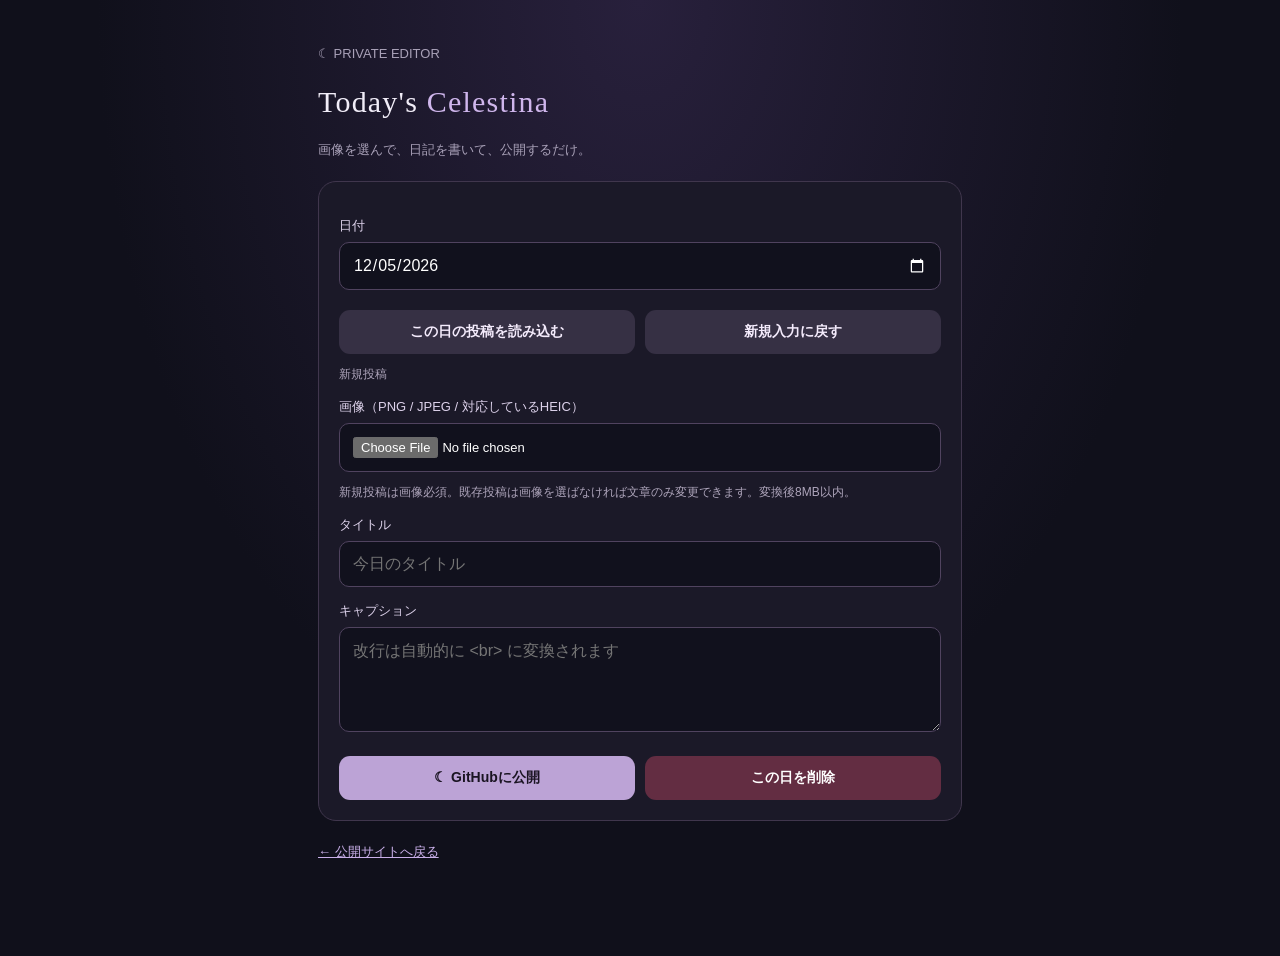
==== admin/index.html @ c204d8bf "Add files via upload" ====
<!doctype html><html lang="ja"><head><meta charset="utf-8"><meta name="viewport" content="width=device-width,initial-scale=1"><meta name="robots" content="noindex,nofollow"><title>Celestina | 投稿管理</title><style>
:root{color-scheme:dark;font-family:-apple-system,BlinkMacSystemFont,"Noto Sans JP",sans-serif;background:#10101b;color:#f1edf8}*{box-sizing:border-box}body{margin:0;background:radial-gradient(ellipse at top,#28203c,#10101b 60%);min-height:100vh}main{max-width:680px;margin:auto;padding:30px 18px 80px}h1{font-family:Georgia,serif;font-weight:400;font-size:30px;letter-spacing:.04em}h1 span{color:#cfb6ec}.muted{color:#a9a1b8;font-size:13px;line-height:1.7}section{background:#1b1928;border:1px solid #40364d;border-radius:18px;padding:20px;margin:20px 0}label{display:block;margin:15px 0 7px;font-size:13px;color:#ddd2eb}input,textarea,select{width:100%;padding:13px;border:1px solid #50435f;border-radius:10px;background:#11111d;color:white;font:inherit}textarea{min-height:105px;resize:vertical}input[type=file]{font-size:13px}button{cursor:pointer;border:0;border-radius:11px;padding:13px 16px;font-weight:650;font-size:14px;background:#bca3d6;color:#1a1422}button.secondary{background:#363044;color:#f4ebfc}button.danger{background:#632d42;color:white}button:disabled{opacity:.5;cursor:wait}.actions{display:flex;flex-wrap:wrap;gap:10px;margin-top:20px}.actions button{flex:1;min-width:120px}.row{display:flex;align-items:center;gap:12px}.row>*{flex:1}.image{max-height:340px;max-width:100%;object-fit:contain;display:block;margin:16px auto;border-radius:12px}#message{white-space:pre-wrap;line-height:1.7;padding:14px;border-radius:10px;background:#29263a}#message:empty{display:none}.hidden{display:none!important}a{color:#c9afe9}.small{font-size:12px;color:#ada4ba}
</style></head><body><main><p class="muted">☾ PRIVATE EDITOR</p><h1>Today's <span>Celestina</span></h1><p class="muted">画像を選んで、日記を書いて、公開するだけ。</p><section><label for="date">日付</label><input type="date" id="date"><div class="actions"><button class="secondary" id="load">この日の投稿を読み込む</button><button class="secondary" id="new">新規入力に戻す</button></div><p id="existing" class="small"></p><label for="image">画像（PNG / JPEG / 対応しているHEIC）</label><input type="file" id="image" accept="image/png,image/jpeg,image/heic,image/heif,image/*"><img id="preview" class="image hidden" alt="画像プレビュー"><p class="small">新規投稿は画像必須。既存投稿は画像を選ばなければ文章のみ変更できます。変換後8MB以内。</p><label for="title">タイトル</label><input id="title" maxlength="120" placeholder="今日のタイトル"><label for="caption">キャプション</label><textarea id="caption" maxlength="2000" placeholder="改行は自動的に <br> に変換されます"></textarea><div class="actions"><button id="save">☾ GitHubに公開</button><button id="delete" class="danger">この日を削除</button></div></section><div id="message" role="status" aria-live="polite"></div><p class="muted"><a href="/">← 公開サイトへ戻る</a></p></main><script>
'use strict';const $=id=>document.getElementById(id);let exists=false,oldImage=false,busy=false;const max=8*1024*1024;
const today=new Date();$('date').value=[today.getFullYear(),String(today.getMonth()+1).padStart(2,'0'),String(today.getDate()).padStart(2,'0')].join('-');
const key=()=> $('date').value.replaceAll('-','');const say=(s)=>{$('message').textContent=s};const setBusy=v=>{busy=v;for(const id of ['save','delete','load'])$(id).disabled=v};
function reset(){exists=false;oldImage=false;$('image').value='';$('title').value='';$('caption').value='';$('preview').src='';$('preview').classList.add('hidden');$('existing').textContent='新規投稿';say('')}
$('new').onclick=reset;$('date').onchange=reset;
$('image').onchange=()=>{const f=$('image').files[0];if(f){$('preview').src=URL.createObjectURL(f);$('preview').classList.remove('hidden')}else if(!oldImage){$('preview').classList.add('hidden')}};
async function request(url,options){const r=await fetch(url,{credentials:'same-origin',cache:'no-store',...options});const text=await r.text();let data;try{data=JSON.parse(text)}catch{throw Error('API応答を確認できません。Cloudflare AccessとFunctionsの設定を確認してください。('+r.status+')')}if(!r.ok)throw Error(data.error||'HTTP '+r.status);return data}
$('load').onclick=async()=>{if(!key())return;say('読み込み中…');setBusy(true);try{const data=await request('/api/posts?date='+key());exists=data.exists;oldImage=exists;if(exists){$('title').value=data.title;$('caption').value=data.caption.replace(/<br\s*\/?\s*>/gi,'\n');$('preview').src='/gallery/'+key()+'.png?t='+Date.now();$('preview').classList.remove('hidden');$('existing').textContent='投稿済み：編集できます';say('既存の投稿を読み込みました。')}else{reset();say('この日付は未投稿です。新規投稿できます。')}}catch(e){say('エラー：'+e.message)}finally{setBusy(false)}};
async function pngBase64(file){if(!file)return null;let bitmap;try{bitmap=await createImageBitmap(file)}catch{throw Error('画像を読み込めません。HEICの場合は写真アプリからJPEG/PNGとして保存してください。')}const canvas=document.createElement('canvas');canvas.width=bitmap.width;canvas.height=bitmap.height;if(canvas.width*canvas.height>32000000)throw Error('画像の画素数が大きすぎます（最大3200万画素）。');canvas.getContext('2d').drawImage(bitmap,0,0);bitmap.close?.();const blob=await new Promise(resolve=>canvas.toBlob(resolve,'image/png'));if(!blob||blob.size>max)throw Error('PNG変換後の画像が8MBを超えました。画像を縮小してください。');return await new Promise((resolve,reject)=>{const r=new FileReader();r.onload=()=>resolve(r.result.split(',')[1]);r.onerror=reject;r.readAsDataURL(blob)})}
$('save').onclick=async()=>{if(busy)return;const date=key(),title=$('title').value.trim(),caption=$('caption').value.trim(),file=$('image').files[0];if(!/^20\d{6}$/.test(date)||!title||!caption){say('日付・タイトル・キャプションを入力してください。');return}if(!exists&&!file){say('新規投稿には画像が必要です。');return}if(exists&&!confirm(date+' の投稿を更新しますか？'))return;setBusy(true);say('画像を処理しています…');try{const image=await pngBase64(file);say('GitHubにコミットしています…');const data=await request('/api/posts',{method:'POST',headers:{'Content-Type':'application/json'},body:JSON.stringify({action:'save',date,title,caption:caption.replace(/\r?\n/g,'<br>'),image})});exists=true;oldImage=true;say('公開コミット完了！\n'+data.commitUrl+'\nCloudflare Pagesの反映には少し時間がかかる場合があります。')}catch(e){say('エラー：'+e.message)}finally{setBusy(false)}};
$('delete').onclick=async()=>{if(!exists){say('削除するには、まず既存の投稿を読み込んでください。');return}const date=key();if(!confirm(date+' の画像・文章を削除します。よろしいですか？'))return;if(!confirm('最終確認：この投稿をGitHubから削除しますか？'))return;setBusy(true);say('削除コミット中…');try{const data=await request('/api/posts',{method:'POST',headers:{'Content-Type':'application/json'},body:JSON.stringify({action:'delete',date})});reset();say('削除コミット完了！\n'+data.commitUrl)}catch(e){say('エラー：'+e.message)}finally{setBusy(false)}};
reset();
</script></body></html>
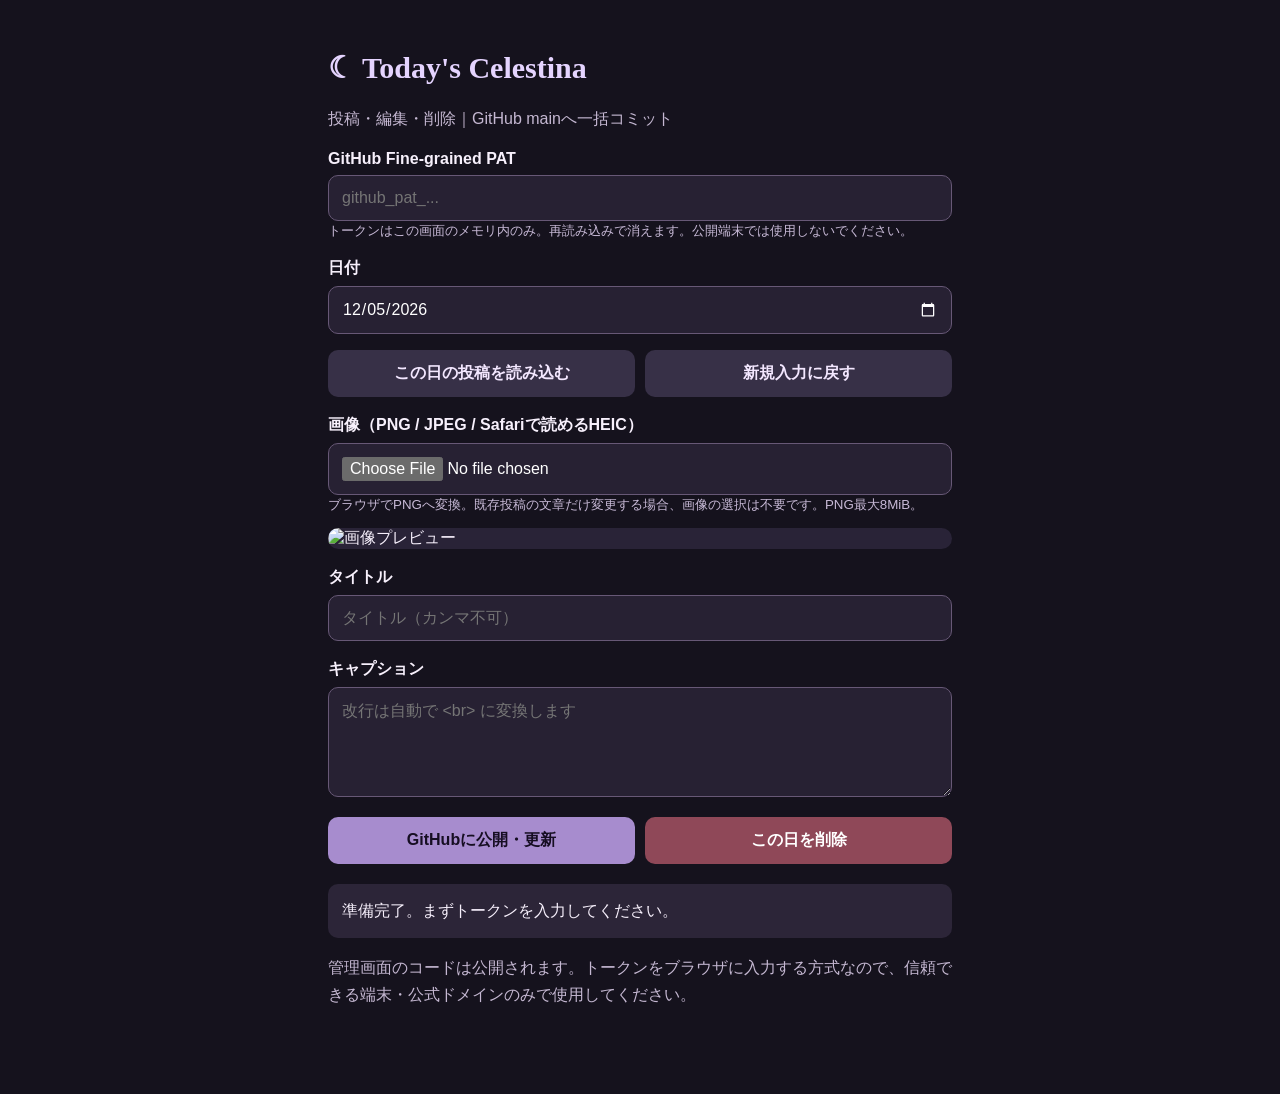
==== commit 75952ac0: "Add files via upload" ====
--- a/admin/index.html
+++ b/admin/index.html
@@ -1,16 +1,3 @@
-<!doctype html><html lang="ja"><head><meta charset="utf-8"><meta name="viewport" content="width=device-width,initial-scale=1"><meta name="robots" content="noindex,nofollow"><title>Celestina | 投稿管理</title><style>
-:root{color-scheme:dark;font-family:-apple-system,BlinkMacSystemFont,"Noto Sans JP",sans-serif;background:#10101b;color:#f1edf8}*{box-sizing:border-box}body{margin:0;background:radial-gradient(ellipse at top,#28203c,#10101b 60%);min-height:100vh}main{max-width:680px;margin:auto;padding:30px 18px 80px}h1{font-family:Georgia,serif;font-weight:400;font-size:30px;letter-spacing:.04em}h1 span{color:#cfb6ec}.muted{color:#a9a1b8;font-size:13px;line-height:1.7}section{background:#1b1928;border:1px solid #40364d;border-radius:18px;padding:20px;margin:20px 0}label{display:block;margin:15px 0 7px;font-size:13px;color:#ddd2eb}input,textarea,select{width:100%;padding:13px;border:1px solid #50435f;border-radius:10px;background:#11111d;color:white;font:inherit}textarea{min-height:105px;resize:vertical}input[type=file]{font-size:13px}button{cursor:pointer;border:0;border-radius:11px;padding:13px 16px;font-weight:650;font-size:14px;background:#bca3d6;color:#1a1422}button.secondary{background:#363044;color:#f4ebfc}button.danger{background:#632d42;color:white}button:disabled{opacity:.5;cursor:wait}.actions{display:flex;flex-wrap:wrap;gap:10px;margin-top:20px}.actions button{flex:1;min-width:120px}.row{display:flex;align-items:center;gap:12px}.row>*{flex:1}.image{max-height:340px;max-width:100%;object-fit:contain;display:block;margin:16px auto;border-radius:12px}#message{white-space:pre-wrap;line-height:1.7;padding:14px;border-radius:10px;background:#29263a}#message:empty{display:none}.hidden{display:none!important}a{color:#c9afe9}.small{font-size:12px;color:#ada4ba}
-</style></head><body><main><p class="muted">☾ PRIVATE EDITOR</p><h1>Today's <span>Celestina</span></h1><p class="muted">画像を選んで、日記を書いて、公開するだけ。</p><section><label for="date">日付</label><input type="date" id="date"><div class="actions"><button class="secondary" id="load">この日の投稿を読み込む</button><button class="secondary" id="new">新規入力に戻す</button></div><p id="existing" class="small"></p><label for="image">画像（PNG / JPEG / 対応しているHEIC）</label><input type="file" id="image" accept="image/png,image/jpeg,image/heic,image/heif,image/*"><img id="preview" class="image hidden" alt="画像プレビュー"><p class="small">新規投稿は画像必須。既存投稿は画像を選ばなければ文章のみ変更できます。変換後8MB以内。</p><label for="title">タイトル</label><input id="title" maxlength="120" placeholder="今日のタイトル"><label for="caption">キャプション</label><textarea id="caption" maxlength="2000" placeholder="改行は自動的に <br> に変換されます"></textarea><div class="actions"><button id="save">☾ GitHubに公開</button><button id="delete" class="danger">この日を削除</button></div></section><div id="message" role="status" aria-live="polite"></div><p class="muted"><a href="/">← 公開サイトへ戻る</a></p></main><script>
-'use strict';const $=id=>document.getElementById(id);let exists=false,oldImage=false,busy=false;const max=8*1024*1024;
-const today=new Date();$('date').value=[today.getFullYear(),String(today.getMonth()+1).padStart(2,'0'),String(today.getDate()).padStart(2,'0')].join('-');
-const key=()=> $('date').value.replaceAll('-','');const say=(s)=>{$('message').textContent=s};const setBusy=v=>{busy=v;for(const id of ['save','delete','load'])$(id).disabled=v};
-function reset(){exists=false;oldImage=false;$('image').value='';$('title').value='';$('caption').value='';$('preview').src='';$('preview').classList.add('hidden');$('existing').textContent='新規投稿';say('')}
-$('new').onclick=reset;$('date').onchange=reset;
-$('image').onchange=()=>{const f=$('image').files[0];if(f){$('preview').src=URL.createObjectURL(f);$('preview').classList.remove('hidden')}else if(!oldImage){$('preview').classList.add('hidden')}};
-async function request(url,options){const r=await fetch(url,{credentials:'same-origin',cache:'no-store',...options});const text=await r.text();let data;try{data=JSON.parse(text)}catch{throw Error('API応答を確認できません。Cloudflare AccessとFunctionsの設定を確認してください。('+r.status+')')}if(!r.ok)throw Error(data.error||'HTTP '+r.status);return data}
-$('load').onclick=async()=>{if(!key())return;say('読み込み中…');setBusy(true);try{const data=await request('/api/posts?date='+key());exists=data.exists;oldImage=exists;if(exists){$('title').value=data.title;$('caption').value=data.caption.replace(/<br\s*\/?\s*>/gi,'\n');$('preview').src='/gallery/'+key()+'.png?t='+Date.now();$('preview').classList.remove('hidden');$('existing').textContent='投稿済み：編集できます';say('既存の投稿を読み込みました。')}else{reset();say('この日付は未投稿です。新規投稿できます。')}}catch(e){say('エラー：'+e.message)}finally{setBusy(false)}};
-async function pngBase64(file){if(!file)return null;let bitmap;try{bitmap=await createImageBitmap(file)}catch{throw Error('画像を読み込めません。HEICの場合は写真アプリからJPEG/PNGとして保存してください。')}const canvas=document.createElement('canvas');canvas.width=bitmap.width;canvas.height=bitmap.height;if(canvas.width*canvas.height>32000000)throw Error('画像の画素数が大きすぎます（最大3200万画素）。');canvas.getContext('2d').drawImage(bitmap,0,0);bitmap.close?.();const blob=await new Promise(resolve=>canvas.toBlob(resolve,'image/png'));if(!blob||blob.size>max)throw Error('PNG変換後の画像が8MBを超えました。画像を縮小してください。');return await new Promise((resolve,reject)=>{const r=new FileReader();r.onload=()=>resolve(r.result.split(',')[1]);r.onerror=reject;r.readAsDataURL(blob)})}
-$('save').onclick=async()=>{if(busy)return;const date=key(),title=$('title').value.trim(),caption=$('caption').value.trim(),file=$('image').files[0];if(!/^20\d{6}$/.test(date)||!title||!caption){say('日付・タイトル・キャプションを入力してください。');return}if(!exists&&!file){say('新規投稿には画像が必要です。');return}if(exists&&!confirm(date+' の投稿を更新しますか？'))return;setBusy(true);say('画像を処理しています…');try{const image=await pngBase64(file);say('GitHubにコミットしています…');const data=await request('/api/posts',{method:'POST',headers:{'Content-Type':'application/json'},body:JSON.stringify({action:'save',date,title,caption:caption.replace(/\r?\n/g,'<br>'),image})});exists=true;oldImage=true;say('公開コミット完了！\n'+data.commitUrl+'\nCloudflare Pagesの反映には少し時間がかかる場合があります。')}catch(e){say('エラー：'+e.message)}finally{setBusy(false)}};
-$('delete').onclick=async()=>{if(!exists){say('削除するには、まず既存の投稿を読み込んでください。');return}const date=key();if(!confirm(date+' の画像・文章を削除します。よろしいですか？'))return;if(!confirm('最終確認：この投稿をGitHubから削除しますか？'))return;setBusy(true);say('削除コミット中…');try{const data=await request('/api/posts',{method:'POST',headers:{'Content-Type':'application/json'},body:JSON.stringify({action:'delete',date})});reset();say('削除コミット完了！\n'+data.commitUrl)}catch(e){say('エラー：'+e.message)}finally{setBusy(false)}};
-reset();
-</script></body></html>+<!doctype html><html lang="ja"><head><meta charset="utf-8"><meta name="viewport" content="width=device-width,initial-scale=1"><meta name="referrer" content="no-referrer"><title>Celestina | 投稿管理</title><style>:root{color-scheme:dark}*{box-sizing:border-box}body{margin:0;background:#15121d;color:#f7f0fc;font-family:-apple-system,BlinkMacSystemFont,'Noto Sans JP',sans-serif}main{max-width:660px;margin:auto;padding:30px 18px 70px}h1{font-family:Georgia,serif;font-size:30px;color:#e5d4ff}p,.hint{color:#c5b8d2;line-height:1.7}label{display:block;margin:18px 0 7px;font-weight:600}input,textarea,button{font:inherit}input,textarea{width:100%;background:#272133;border:1px solid #675876;color:#fff;padding:13px;border-radius:10px}textarea{min-height:110px;resize:vertical}button{border:0;border-radius:10px;padding:13px 17px;background:#a78cce;color:#160e22;font-weight:700;cursor:pointer}button:disabled{opacity:.5}button.secondary{background:#373047;color:#f3e7ff}button.danger{background:#8f4858;color:white}.row{display:flex;gap:10px;flex-wrap:wrap;margin-top:16px}.row>*{flex:1}img{display:block;width:100%;max-height:340px;object-fit:contain;margin:14px 0;border-radius:12px;background:#292337}small{color:#c7b9d6}#status{white-space:pre-wrap;line-height:1.6;padding:14px;border-radius:10px;background:#2c2538;margin-top:20px}a{color:#e4c8ff}code{color:#e9c8fa}</style></head><body><main><h1>☾ Today's Celestina</h1><p>投稿・編集・削除｜GitHub mainへ一括コミット</p><label for="token">GitHub Fine-grained PAT</label><input id="token" type="password" autocomplete="off" autocapitalize="off" spellcheck="false" placeholder="github_pat_..."><small>トークンはこの画面のメモリ内のみ。再読み込みで消えます。公開端末では使用しないでください。</small><label for="date">日付</label><input id="date" type="date"><div class="row"><button id="load" class="secondary">この日の投稿を読み込む</button><button id="clear" class="secondary">新規入力に戻す</button></div><label for="image">画像（PNG / JPEG / Safariで読めるHEIC）</label><input id="image" type="file" accept="image/png,image/jpeg,image/heic,image/heif,image/*"><small>ブラウザでPNGへ変換。既存投稿の文章だけ変更する場合、画像の選択は不要です。PNG最大8MiB。</small><img id="preview" hidden alt="画像プレビュー"><label for="title">タイトル</label><input id="title" maxlength="120" placeholder="タイトル（カンマ不可）"><label for="caption">キャプション</label><textarea id="caption" maxlength="2000" placeholder="改行は自動で <br> に変換します"></textarea><div class="row"><button id="save">GitHubに公開・更新</button><button id="delete" class="danger">この日を削除</button></div><div id="status" role="status" aria-live="polite">準備完了。まずトークンを入力してください。</div><p class="hint">管理画面のコードは公開されます。トークンをブラウザに入力する方式なので、信頼できる端末・公式ドメインのみで使用してください。</p></main><script>
+(()=>{'use strict';const OWNER='vonjovi14',REPO='celestina',BRANCH='main',API=`https://api.github.com/repos/${OWNER}/${REPO}`;const $=id=>document.getElementById(id);let selectedImage=null,oldImageURL=null,busy=false;const say=s=>$('status').textContent=s;const dateKey=()=>{const s=$('date').value;if(!/^\d{4}-\d{2}-\d{2}$/.test(s))throw Error('日付を選択してください');return s.replaceAll('-','')};const headers=()=>{const t=$('token').value.trim();if(!t)throw Error('GitHubトークンを入力してください');return {'Authorization':`Bearer ${t}`,'Accept':'application/vnd.github+json','X-GitHub-Api-Version':'2022-11-28'}};async function gh(path,options={}){const res=await fetch(API+'/'+path,{...options,headers:{...headers(),...(options.body?{'Content-Type':'application/json'}:{})},cache:'no-store'});if(res.status===404&&options.allow404)return null;const data=await res.json().catch(()=>null);if(!res.ok)throw Error(`GitHub ${res.status}: ${data?.message||'API error'}`);return data}const encode=s=>new TextEncoder().encode(s);function toBase64(bytes){let out='';for(let i=0;i<bytes.length;i+=8192)out+=String.fromCharCode(...bytes.subarray(i,i+8192));return btoa(out)}function fromBase64(s){const binary=atob(s.replace(/\s/g,''));return Uint8Array.from(binary,c=>c.charCodeAt(0))}async function getText(path){const f=await gh(`contents/${path}?ref=${BRANCH}`,{allow404:true});if(!f)return null;if(f.content)return new TextDecoder().decode(fromBase64(f.content));const res=await fetch(f.download_url,{cache:'no-store'});if(!res.ok)throw Error('ファイルを読み込めません');return res.text()}async function getImage(path){const f=await gh(`contents/${path}?ref=${BRANCH}`,{allow404:true});if(!f)return null;return f.download_url}function showPreview(url){if(oldImageURL)URL.revokeObjectURL(oldImageURL);oldImageURL=url?.startsWith('blob:')?url:null;$('preview').hidden=!url;if(url)$('preview').src=url;else $('preview').removeAttribute('src')}async function png(file){let bitmap;try{bitmap=await createImageBitmap(file)}catch{throw Error('この画像形式はSafariで読み込めません。JPEGかPNGに変換してください')}try{if(bitmap.width*bitmap.height>32000000)throw Error('画像が大きすぎます（3200万画素まで）');const canvas=document.createElement('canvas');canvas.width=bitmap.width;canvas.height=bitmap.height;canvas.getContext('2d').drawImage(bitmap,0,0);const blob=await new Promise(resolve=>canvas.toBlob(resolve,'image/png'));if(!blob)throw Error('PNG変換に失敗しました');if(blob.size>8*1024*1024)throw Error('PNG変換後の容量が8MiBを超えました');return new Uint8Array(await blob.arrayBuffer())}finally{bitmap.close?.()}}async function lock(task){if(busy)return;busy=true;for(const b of document.querySelectorAll('button'))b.disabled=true;try{await task()}catch(e){say('エラー：'+e.message)}finally{busy=false;for(const b of document.querySelectorAll('button'))b.disabled=false}}function reset(){selectedImage=null;$('image').value='';$('title').value='';$('caption').value='';showPreview(null);say('新規入力モードです。')}async function load(){const d=dateKey();say('GitHubから読み込み中…');const text=await getText(`gallery/${d}.txt`);if(text===null){reset();say(`${d} の投稿はありません。新規投稿できます。`);return}const pos=text.indexOf(',');$('title').value=pos<0?text.trim():text.slice(0,pos).trim();$('caption').value=pos<0?'':text.slice(pos+1).trim().replace(/<br\s*\/?>/gi,'\n');selectedImage=null;$('image').value='';showPreview(await getImage(`gallery/${d}.png`));say(`${d} を読み込みました。文章だけの変更も可能です。`)}async function publish(action){const d=dateKey();const title=$('title').value.trim(),caption=$('caption').value.trim().replace(/\r\n?|\n/g,'<br>');if(action==='save'&&(!title||!caption||title.includes(',')||/[\r\n]/.test(title)))throw Error('タイトル・キャプションを入力してください。タイトルにカンマ・改行は使えません');say('GitHubの最新状態を確認中…');const ref=await gh(`git/ref/heads/${BRANCH}`),head=ref.object.sha,commit=await gh(`git/commits/${head}`);const raw=await getText('gallery/index.json');if(raw===null)throw Error('gallery/index.jsonがありません');let dates=JSON.parse(raw);if(!Array.isArray(dates))throw Error('index.jsonの形式が不正です');const exists=dates.includes(d);if(action==='delete'&&!exists)throw Error('この日付はindex.jsonにありません');if(action==='save'&&!exists&&!selectedImage)throw Error('新規投稿には画像が必要です');if(action==='save'&&exists&&!confirm(`${d} の投稿を上書きします。よろしいですか？`))return;if(action==='delete'&&!confirm(`${d} の画像と文章を削除します。よろしいですか？`))return;if(action==='delete'&&!confirm('本当に削除しますか？GitHubの履歴から復旧は可能ですが、サイトから消えます。'))return;dates=action==='delete'?dates.filter(x=>x!==d):[...new Set([...dates,d])];dates.sort((a,b)=>b.localeCompare(a));const tree=[];async function blob(path,content,encoding){const data=await gh('git/blobs',{method:'POST',body:JSON.stringify({content,encoding})});tree.push({path,mode:'100644',type:'blob',sha:data.sha})}await blob('gallery/index.json',JSON.stringify(dates,null,2)+'\n','utf-8');if(action==='delete'){tree.push({path:`gallery/${d}.txt`,mode:'100644',type:'blob',sha:null},{path:`gallery/${d}.png`,mode:'100644',type:'blob',sha:null})}else{await blob(`gallery/${d}.txt`,`${title},${caption}`,'utf-8');if(selectedImage){say('PNGを変換・アップロード中…');const bytes=await png(selectedImage);await blob(`gallery/${d}.png`,toBase64(bytes),'base64')}}say('変更を1コミットにまとめています…');const newTree=await gh('git/trees',{method:'POST',body:JSON.stringify({base_tree:commit.tree.sha,tree})});const newCommit=await gh('git/commits',{method:'POST',body:JSON.stringify({message:`Celestina: ${action==='delete'?'delete':'publish'} ${d}`,tree:newTree.sha,parents:[head]})});await gh(`git/refs/heads/${BRANCH}`,{method:'PATCH',body:JSON.stringify({sha:newCommit.sha,force:false})});selectedImage=null;$('image').value='';if(action==='delete'){$('title').value='';$('caption').value='';showPreview(null)}say(`完了！ ${d} をGitHub mainへ1コミットで${action==='delete'?'削除':'保存'}しました。\nCommit: ${newCommit.sha.slice(0,12)}\nCloudflare Pagesの反映まで少し時間がかかる場合があります。`)}$('date').value=new Date(Date.now()-new Date().getTimezoneOffset()*60000).toISOString().slice(0,10);$('image').addEventListener('change',()=>{selectedImage=$('image').files?.[0]||null;if(selectedImage)showPreview(URL.createObjectURL(selectedImage))});$('load').onclick=()=>lock(load);$('clear').onclick=reset;$('save').onclick=()=>lock(()=>publish('save'));$('delete').onclick=()=>lock(()=>publish('delete'));})();
+</script></body></html>
